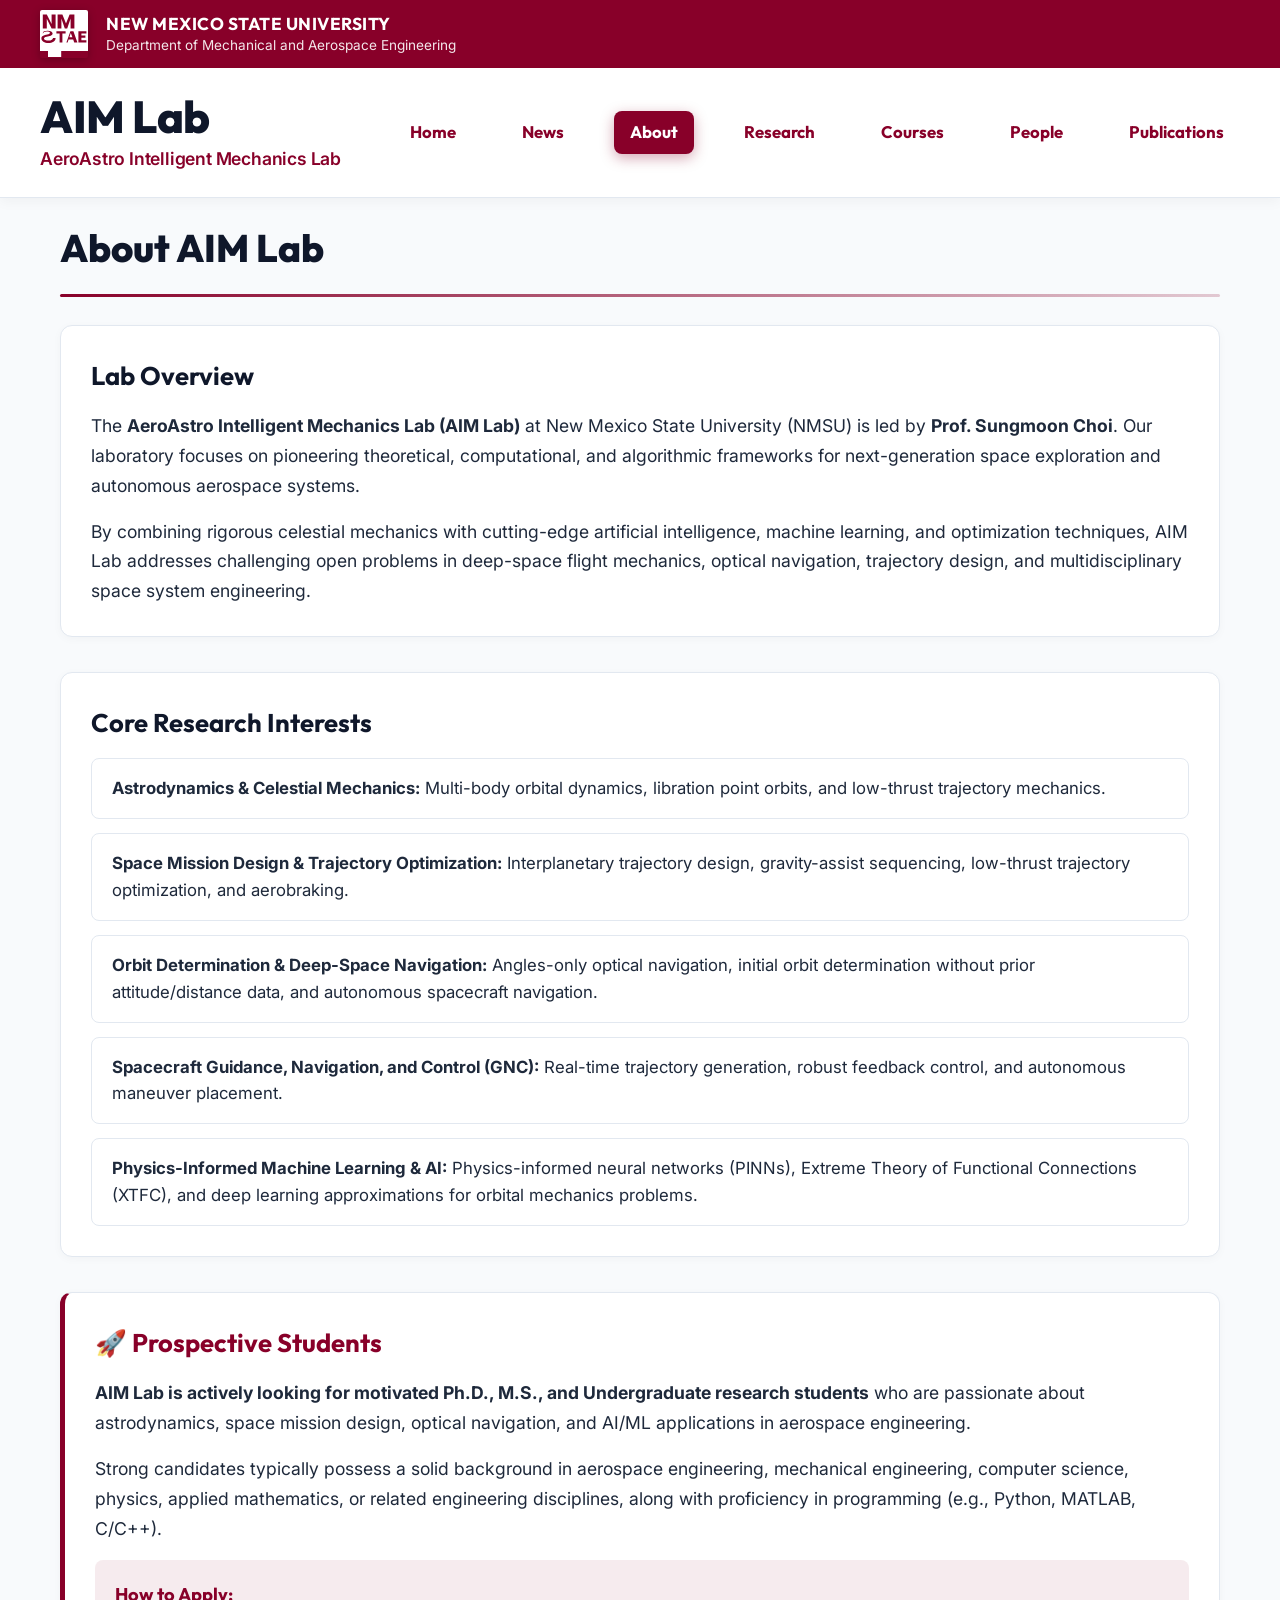
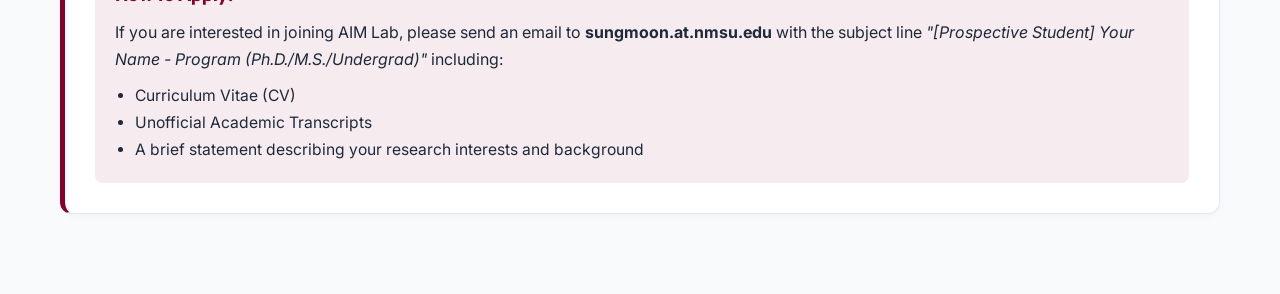
==== about.html @ 553ef93e "Update Courses page with AE 362 and AE 424, and enhance About page with Research Interests and Prosp" ====
<!DOCTYPE html>
<html lang="en">
<head>
  <meta charset="UTF-8">
  <meta name="viewport" content="width=device-width, initial-scale=1.0">
  <title>About | AIM Lab - NMSU</title>
  <link rel="stylesheet" href="styles.css?v=1.2.4">
</head>
<body>

  <!-- TOP INSTITUTION BAR -->
  <div class="top-institution-bar">
    <div class="institution-container">
      <div class="institution-brand">
        <a href="https://nmsu.edu" target="_blank" rel="noopener noreferrer" class="logo-link">
          <img src="NMSU_logo.svg" alt="NMSU Logo" class="nmsu-logo">
        </a>
        <div class="institution-text">
          <a href="https://nmsu.edu" target="_blank" rel="noopener noreferrer" class="institution-name">New Mexico State University</a>
          <a href="https://mae.nmsu.edu" target="_blank" rel="noopener noreferrer" class="department-name">Department of Mechanical and Aerospace Engineering</a>
        </div>
      </div>
    </div>
  </div>

  <!-- AIM LAB BRANDING & NAVIGATION HEADER -->
  <header class="main-header">
    <div class="lab-container">
      <div class="lab-title-group">
        <h1 class="lab-title">AIM Lab</h1>
        <p class="lab-subtitle">AeroAstro Intelligent Mechanics Lab</p>
      </div>

      <nav class="nav-tabs">
        <a href="index.html" class="nav-tab">Home</a>
        <a href="news.html" class="nav-tab">News</a>
        <a href="about.html" class="nav-tab active">About</a>
        <a href="research.html" class="nav-tab">Research</a>
        <a href="courses.html" class="nav-tab">Courses</a>
        <a href="people.html" class="nav-tab">People</a>
        <a href="publications.html" class="nav-tab">Publications</a>
      </nav>
    </div>
  </header>

  <!-- ABOUT PAGE CONTENT -->
  <main class="main-content">
    <div class="section-container">
      <h2 class="section-title">About AIM Lab</h2>
      <div class="section-divider"></div>

      <!-- Lab Overview -->
      <div class="info-card" style="margin-bottom: 35px;">
        <h3 style="font-size: 1.6rem; color: var(--space-dark); margin-bottom: 14px;">Lab Overview</h3>
        <p class="section-desc" style="margin-bottom: 16px;">
          The <strong>AeroAstro Intelligent Mechanics Lab (AIM Lab)</strong> at New Mexico State University (NMSU) is led by <strong>Prof. Sungmoon Choi</strong>. Our laboratory focuses on pioneering theoretical, computational, and algorithmic frameworks for next-generation space exploration and autonomous aerospace systems.
        </p>
        <p class="section-desc">
          By combining rigorous celestial mechanics with cutting-edge artificial intelligence, machine learning, and optimization techniques, AIM Lab addresses challenging open problems in deep-space flight mechanics, optical navigation, trajectory design, and multidisciplinary space system engineering.
        </p>
      </div>

      <!-- Core Research Interests -->
      <div class="info-card" style="margin-bottom: 35px;">
        <h3 style="font-size: 1.6rem; color: var(--space-dark); margin-bottom: 14px;">Core Research Interests</h3>
        <ul class="info-list">
          <li><strong>Astrodynamics & Celestial Mechanics:</strong> Multi-body orbital dynamics, libration point orbits, and low-thrust trajectory mechanics.</li>
          <li><strong>Space Mission Design & Trajectory Optimization:</strong> Interplanetary trajectory design, gravity-assist sequencing, low-thrust trajectory optimization, and aerobraking.</li>
          <li><strong>Orbit Determination & Deep-Space Navigation:</strong> Angles-only optical navigation, initial orbit determination without prior attitude/distance data, and autonomous spacecraft navigation.</li>
          <li><strong>Spacecraft Guidance, Navigation, and Control (GNC):</strong> Real-time trajectory generation, robust feedback control, and autonomous maneuver placement.</li>
          <li><strong>Physics-Informed Machine Learning & AI:</strong> Physics-informed neural networks (PINNs), Extreme Theory of Functional Connections (XTFC), and deep learning approximations for orbital mechanics problems.</li>
        </ul>
      </div>

      <!-- Prospective Students Section -->
      <div class="info-card" style="border-left: 5px solid var(--nmsu-crimson); background-color: #ffffff;">
        <h3 style="font-size: 1.6rem; color: var(--nmsu-crimson); margin-bottom: 14px;">🚀 Prospective Students</h3>
        <p class="section-desc" style="margin-bottom: 16px;">
          <strong>AIM Lab is actively looking for motivated Ph.D., M.S., and Undergraduate research students</strong> who are passionate about astrodynamics, space mission design, optical navigation, and AI/ML applications in aerospace engineering.
        </p>
        <p class="section-desc" style="margin-bottom: 16px;">
          Strong candidates typically possess a solid background in aerospace engineering, mechanical engineering, computer science, physics, applied mathematics, or related engineering disciplines, along with proficiency in programming (e.g., Python, MATLAB, C/C++).
        </p>
        
        <div style="background-color: var(--nmsu-crimson-light); padding: 20px; border-radius: 8px; margin-top: 14px;">
          <h4 style="font-family: 'Outfit', sans-serif; color: var(--nmsu-crimson); margin-bottom: 10px; font-size: 1.15rem;">How to Apply:</h4>
          <p class="section-desc" style="font-size: 1rem; margin-bottom: 10px;">
            If you are interested in joining AIM Lab, please send an email to <strong>sungmoon.at.nmsu.edu</strong> with the subject line <em>"[Prospective Student] Your Name - Program (Ph.D./M.S./Undergrad)"</em> including:
          </p>
          <ul style="margin-left: 20px; color: var(--text-main); font-size: 0.98rem; line-height: 1.7;">
            <li>Curriculum Vitae (CV)</li>
            <li>Unofficial Academic Transcripts</li>
            <li>A brief statement describing your research interests and background</li>
          </ul>
        </div>
      </div>

    </div>
  </main>

  <script src="main.js"></script>
</body>
</html>
---- styles.css ----
/* Modern Styling for NMSU Header, AIM Lab Navigation & Smooth Page Sections */
@import url('https://fonts.googleapis.com/css2?family=Inter:wght@400;500;600;700&family=Outfit:wght@600;700;800&family=Fira+Code:wght@400;600&display=swap');

:root {
  --nmsu-crimson: #880029;
  --nmsu-crimson-dark: #5e001c;
  --nmsu-crimson-light: rgba(136, 0, 41, 0.08);
  --space-dark: #0f172a;
  --text-main: #1e293b;
  --text-muted: #64748b;
  --bg-light: #f8fafc;
}

* {
  box-sizing: border-box;
  margin: 0;
  padding: 0;
}

html {
  scroll-behavior: smooth;
}

body {
  font-family: 'Inter', -apple-system, BlinkMacSystemFont, sans-serif;
  background-color: var(--bg-light);
  color: var(--text-main);
  line-height: 1.6;
}

/* 1. Top Institution Header (NMSU Crimson Bar) */
.top-institution-bar {
  background-color: var(--nmsu-crimson);
  color: #ffffff;
  padding: 10px 0;
  width: 100%;
}

.institution-container {
  max-width: 1340px;
  margin: 0 auto;
  padding: 0 40px;
  display: flex;
  align-items: center;
}

.institution-brand {
  display: flex;
  align-items: center;
  gap: 18px;
}

.logo-link {
  display: inline-block;
  text-decoration: none;
}

.nmsu-logo {
  height: 48px;
  width: auto;
  display: block;
  box-shadow: 0 2px 8px rgba(0, 0, 0, 0.25);
  border-radius: 2px;
  transition: transform 0.2s ease, opacity 0.2s ease;
}

.nmsu-logo:hover {
  opacity: 0.92;
  transform: scale(1.03);
}

.institution-text {
  display: flex;
  flex-direction: column;
  align-items: flex-start;
}

.institution-name {
  font-family: 'Outfit', sans-serif;
  font-weight: 700;
  font-size: 1.08rem;
  letter-spacing: 0.5px;
  text-transform: uppercase;
  color: #ffffff;
  text-decoration: none;
  line-height: 1.2;
  transition: opacity 0.2s ease;
}

.institution-name:hover {
  opacity: 0.88;
  text-decoration: underline;
}

.department-name {
  font-family: 'Inter', sans-serif;
  font-weight: 400;
  font-size: 0.85rem;
  color: rgba(255, 255, 255, 0.9);
  text-decoration: none;
  line-height: 1.3;
  margin-top: 2px;
  transition: opacity 0.2s ease;
}

.department-name:hover {
  opacity: 0.88;
  text-decoration: underline;
}

/* 2. AIM Lab Header & Navigation Tabs */
.main-header {
  position: sticky;
  top: 0;
  z-index: 1000;
  background-color: #ffffff;
  border-bottom: 1px solid #e2e8f0;
  padding: 24px 0;
  width: 100%;
  box-shadow: 0 4px 12px rgba(0, 0, 0, 0.04);
}

.lab-container {
  max-width: 1340px;
  margin: 0 auto;
  padding: 0 40px;
  display: flex;
  align-items: center;
  justify-content: space-between;
  gap: 20px;
}

.lab-title-group {
  display: flex;
  flex-direction: column;
  flex-shrink: 0;
}

.lab-title {
  font-family: 'Outfit', sans-serif;
  font-weight: 800;
  font-size: 2.8rem;
  color: var(--space-dark);
  letter-spacing: -0.5px;
  line-height: 1.1;
}

.lab-subtitle {
  font-family: 'Inter', sans-serif;
  font-weight: 600;
  font-size: 1.1rem;
  color: var(--nmsu-crimson);
  letter-spacing: -0.2px;
  margin-top: 4px;
}

/* Navigation Tabs (Far-Right Alignment, Wide Spacing, Crimson Font Color) */
.nav-tabs {
  display: flex;
  align-items: center;
  gap: 34px;
  margin-left: auto;
  justify-content: flex-end;
}

.nav-tab {
  text-decoration: none;
  font-family: 'Outfit', 'Inter', sans-serif;
  font-weight: 700;
  font-size: 1.05rem;
  color: var(--nmsu-crimson);
  padding: 8px 16px;
  border-radius: 8px;
  transition: all 0.25s ease;
}

.nav-tab:hover {
  color: #ffffff;
  background-color: var(--nmsu-crimson);
  transform: translateY(-2px);
  box-shadow: 0 4px 12px rgba(136, 0, 41, 0.3);
}

.nav-tab.active {
  color: #ffffff;
  background-color: var(--nmsu-crimson);
  font-weight: 700;
  box-shadow: 0 4px 14px rgba(136, 0, 41, 0.35);
}

/* 3. MAIN CONTENT SECTIONS */
.main-content {
  padding: 20px 0 80px;
}

.section {
  padding: 50px 0;
}

.section-container {
  max-width: 1240px;
  margin: 0 auto;
  padding: 0 40px;
}

.section-title {
  font-family: 'Outfit', sans-serif;
  font-size: 2.4rem;
  font-weight: 800;
  color: var(--space-dark);
}

.pub-header-row {
  display: flex;
  justify-content: space-between;
  align-items: center;
  flex-wrap: wrap;
  gap: 16px;
}

.scholar-btn {
  background-color: var(--nmsu-crimson);
  color: #ffffff;
  padding: 10px 20px;
  border-radius: 8px;
  font-family: 'Outfit', 'Inter', sans-serif;
  font-weight: 700;
  font-size: 0.98rem;
  text-decoration: none;
  transition: all 0.25s ease;
  box-shadow: 0 4px 12px rgba(136, 0, 41, 0.2);
}

.scholar-btn:hover {
  background-color: var(--nmsu-crimson-dark);
  transform: translateY(-2px);
  box-shadow: 0 6px 16px rgba(136, 0, 41, 0.35);
}

.section-desc {
  font-size: 1.1rem;
  color: var(--text-main);
  line-height: 1.7;
}

.section-divider {
  width: 100%;
  height: 3px;
  background: linear-gradient(90deg, var(--nmsu-crimson) 0%, rgba(136, 0, 41, 0.2) 100%);
  margin: 14px 0 28px;
  border-radius: 2px;
}

/* Home Hero Card */
.hero-box {
  background-color: #ffffff;
  padding: 40px;
  border-radius: 16px;
  border: 1px solid #e2e8f0;
  box-shadow: 0 4px 20px rgba(0,0,0,0.04);
}

.hero-heading {
  font-family: 'Outfit', sans-serif;
  font-size: 2rem;
  font-weight: 800;
  color: var(--space-dark);
  margin-bottom: 14px;
}

.hero-text {
  font-size: 1.1rem;
  color: var(--text-main);
  margin-bottom: 24px;
  line-height: 1.7;
}

.pi-brief {
  background-color: var(--nmsu-crimson-light);
  border-left: 4px solid var(--nmsu-crimson);
  padding: 20px;
  border-radius: 6px;
}

.pi-brief h3 {
  font-family: 'Outfit', sans-serif;
  color: var(--nmsu-crimson);
  margin-bottom: 6px;
}

.pi-brief a {
  color: var(--nmsu-crimson);
  font-weight: 600;
}

/* Info Lists & Cards */
.info-list {
  list-style: none;
  display: flex;
  flex-direction: column;
  gap: 14px;
  font-size: 1.05rem;
}

.info-list li {
  background-color: #ffffff;
  padding: 16px 20px;
  border-radius: 8px;
  border: 1px solid #e2e8f0;
}

.card-grid {
  display: grid;
  grid-template-columns: repeat(auto-fit, minmax(300px, 1fr));
  gap: 24px;
}

.info-card {
  background-color: #ffffff;
  padding: 30px;
  border-radius: 12px;
  border: 1px solid #e2e8f0;
  box-shadow: 0 2px 10px rgba(0,0,0,0.03);
}

.info-card h3 {
  font-family: 'Outfit', sans-serif;
  color: var(--nmsu-crimson);
  font-size: 1.3rem;
  margin-bottom: 10px;
}

/* 4. CATEGORIES STRUCTURE */
.tree-container {
  background-color: #ffffff;
  border: 1.5px solid #e2e8f0;
  border-radius: 12px;
  padding: 24px 28px;
  margin-bottom: 35px;
  box-shadow: 0 4px 14px rgba(0, 0, 0, 0.03);
}

.tree-header {
  font-family: 'Outfit', sans-serif;
  font-weight: 800;
  font-size: 1.15rem;
  color: var(--space-dark);
  margin-bottom: 14px;
  text-transform: uppercase;
  letter-spacing: 0.5px;
}

.tree-branches {
  display: flex;
  flex-direction: column;
  gap: 10px;
}

.tree-btn {
  background: none;
  border: none;
  text-decoration: none;
  text-align: left;
  font-family: 'Outfit', 'Inter', sans-serif;
  font-weight: 600;
  font-size: 1.08rem;
  color: var(--text-main);
  padding: 10px 18px;
  border-radius: 8px;
  cursor: pointer;
  transition: all 0.25s ease;
  display: flex;
  align-items: center;
  gap: 12px;
}

.tree-icon {
  font-family: 'Fira Code', monospace;
  color: var(--nmsu-crimson);
  font-weight: 700;
  font-size: 1.1rem;
}

.tree-btn:hover {
  background-color: var(--nmsu-crimson-light);
  color: var(--nmsu-crimson);
  transform: translateX(4px);
}

.tree-btn.active {
  background-color: var(--nmsu-crimson);
  color: #ffffff;
  font-weight: 700;
  box-shadow: 0 4px 14px rgba(136, 0, 41, 0.25);
}

.tree-btn.active .tree-icon {
  color: #ffffff;
}

.category-subtitle {
  font-family: 'Outfit', sans-serif;
  font-size: 1.5rem;
  font-weight: 700;
  color: var(--nmsu-crimson);
  margin-bottom: 20px;
  border-bottom: 2px solid #e2e8f0;
  padding-bottom: 8px;
}

.pub-category {
  display: none;
}

.pub-category.active {
  display: block;
}

/* People Section Long Scrolling Offset */
.people-section {
  scroll-margin-top: 150px;
  margin-bottom: 60px;
}

.pub-list {
  list-style: none;
  display: flex;
  flex-direction: column;
  gap: 18px;
}

.pub-item {
  background-color: #ffffff;
  padding: 22px 28px;
  border-radius: 12px;
  border: 1px solid #e2e8f0;
  box-shadow: 0 2px 10px rgba(0, 0, 0, 0.03);
  display: flex;
  gap: 18px;
  transition: transform 0.2s ease, box-shadow 0.2s ease;
}

.pub-item:hover {
  transform: translateY(-2px);
  box-shadow: 0 8px 22px rgba(0, 0, 0, 0.07);
  border-color: rgba(136, 0, 41, 0.35);
}

.pub-tag {
  font-family: 'Outfit', sans-serif;
  font-weight: 800;
  color: var(--nmsu-crimson);
  font-size: 1.05rem;
  min-width: 50px;
}

.pub-content {
  font-size: 1rem;
  line-height: 1.6;
}

.pub-authors {
  color: var(--text-main);
}

.pub-paper-title {
  font-weight: 700;
  color: var(--space-dark);
  margin: 0 4px;
}

.pub-venue {
  color: var(--text-muted);
}

.pub-link {
  color: var(--nmsu-crimson);
  font-weight: 700;
  text-decoration: none;
  margin-left: 8px;
}

.pub-link:hover {
  text-decoration: underline;
}

/* 5. PRINCIPAL INVESTIGATOR PROFILE STYLING */
.pi-profile-card {
  background-color: #ffffff;
  border: 1px solid #e2e8f0;
  border-radius: 16px;
  padding: 40px;
  display: flex;
  gap: 40px;
  box-shadow: 0 4px 20px rgba(0, 0, 0, 0.04);
  align-items: flex-start;
}

.pi-photo-container {
  flex-shrink: 0;
}

.pi-photo {
  width: 240px;
  height: 300px;
  object-fit: cover;
  border-radius: 14px;
  box-shadow: 0 6px 18px rgba(0, 0, 0, 0.12);
  border: 3px solid #ffffff;
  outline: 1px solid #e2e8f0;
}

.pi-details {
  display: flex;
  flex-direction: column;
  gap: 12px;
}

.pi-name {
  font-family: 'Outfit', sans-serif;
  font-size: 2.2rem;
  font-weight: 800;
  color: var(--space-dark);
  line-height: 1.2;
}

.pi-title {
  font-family: 'Outfit', sans-serif;
  font-size: 1.15rem;
  font-weight: 700;
  color: var(--nmsu-crimson);
}

.pi-affiliation {
  font-size: 1rem;
  color: var(--text-main);
  line-height: 1.5;
}

.pi-contact-group {
  background-color: var(--nmsu-crimson-light);
  border-left: 4px solid var(--nmsu-crimson);
  padding: 14px 18px;
  border-radius: 6px;
  margin: 8px 0;
}

.pi-contact-group a {
  color: var(--nmsu-crimson);
  font-weight: 600;
  text-decoration: none;
}

.pi-contact-group a:hover {
  text-decoration: underline;
}

.pi-subtitle {
  font-family: 'Outfit', sans-serif;
  font-size: 1.25rem;
  font-weight: 700;
  color: var(--space-dark);
  margin-bottom: 8px;
  margin-top: 8px;
}

.pi-edu-list {
  list-style: none;
  display: flex;
  flex-direction: column;
  gap: 6px;
  margin-bottom: 12px;
}

.pi-bio {
  font-size: 1.02rem;
  color: var(--text-main);
  line-height: 1.7;
}

/* Responsive tweaking */
@media (max-width: 960px) {
  .lab-container {
    flex-direction: column;
    align-items: flex-start;
    gap: 20px;
  }
  .nav-tabs {
    margin-left: 0;
    width: 100%;
    justify-content: flex-start;
    gap: 14px;
    flex-wrap: wrap;
  }
}

@media (max-width: 768px) {
  .pi-profile-card {
    flex-direction: column;
    align-items: center;
  }
  .pi-photo {
    width: 200px;
    height: 250px;
  }
}
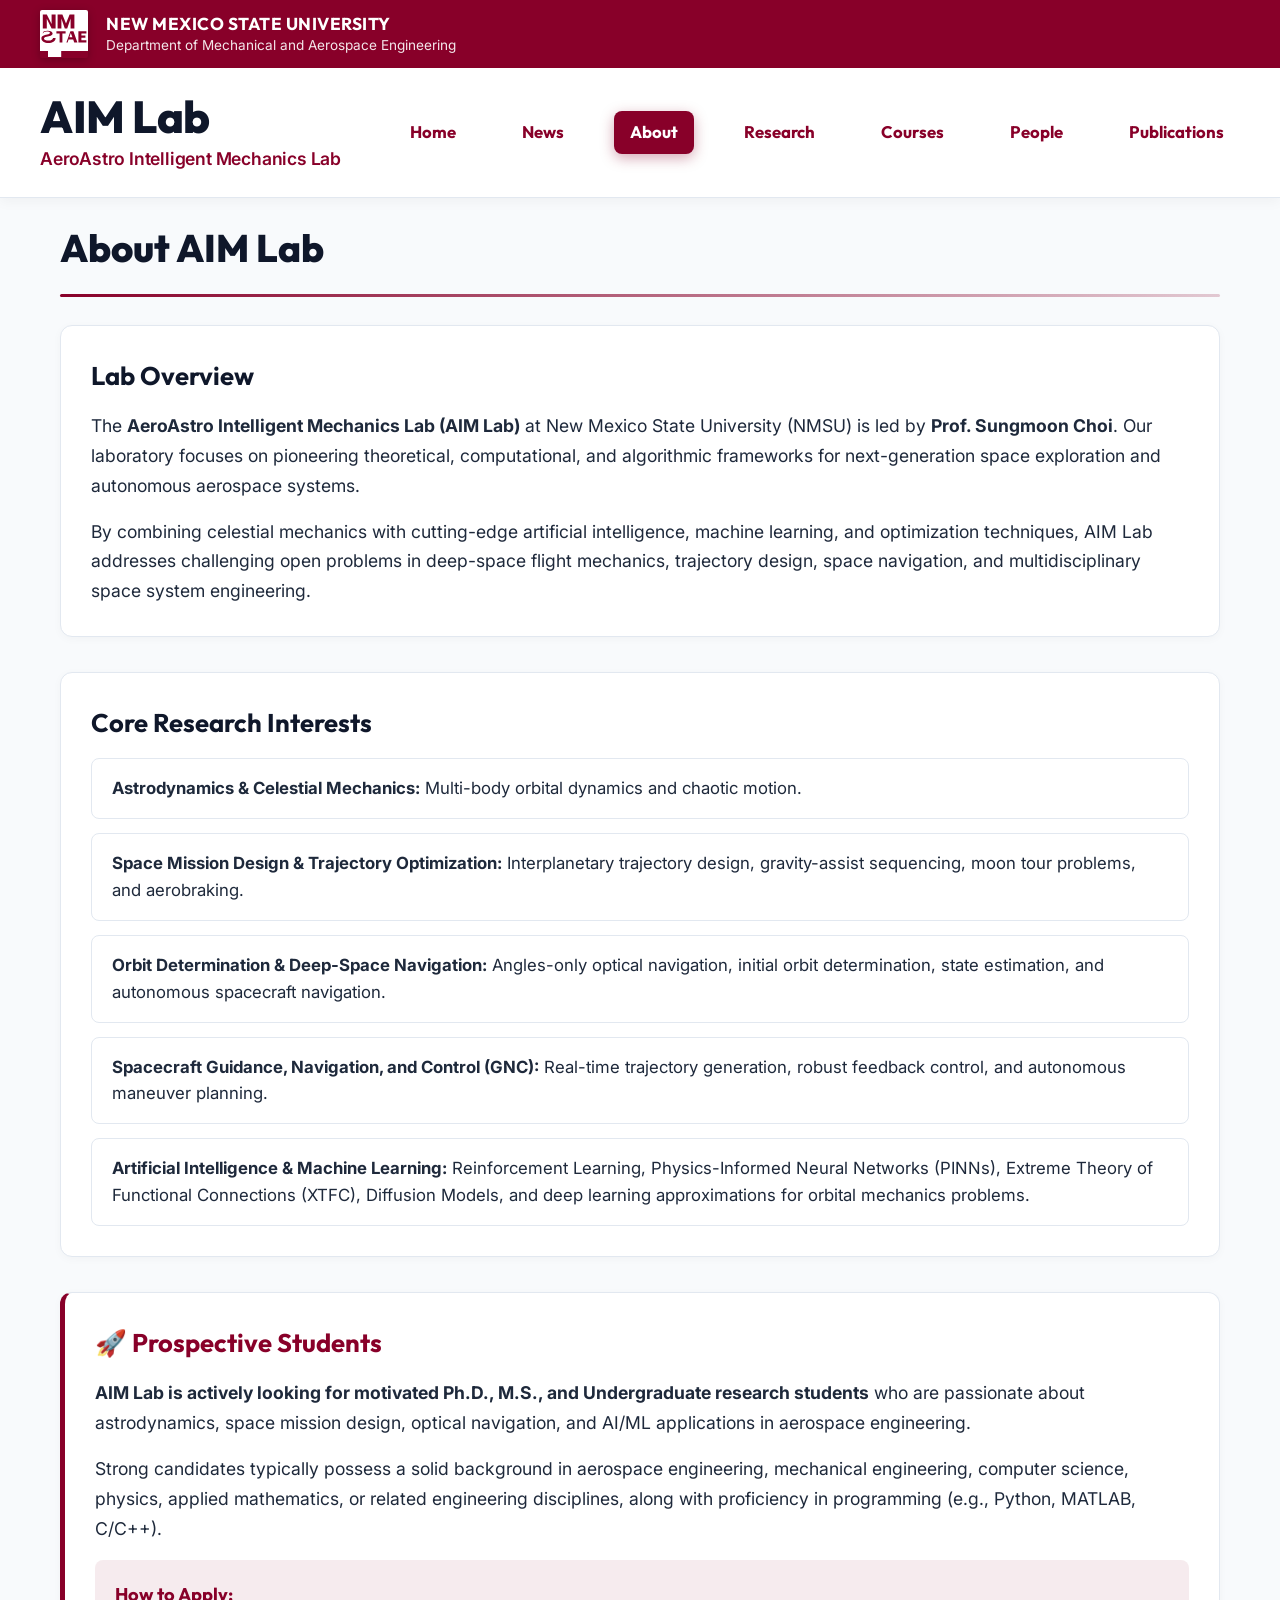
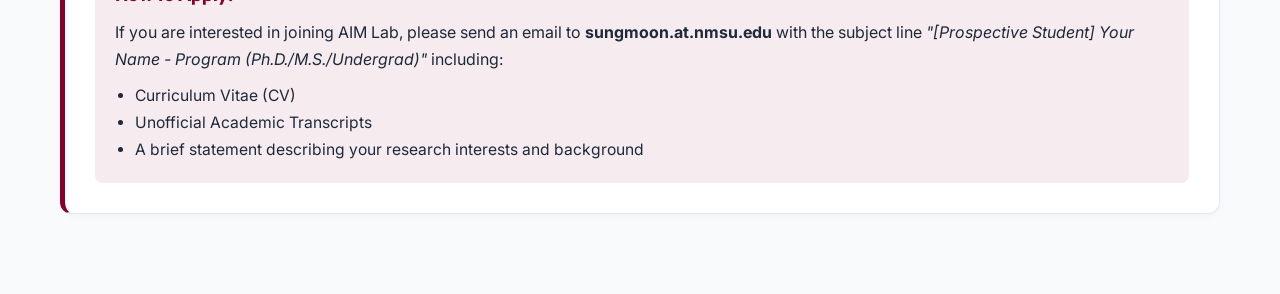
==== commit 75e38d3f: "Update About page with refined Lab Overview and 5 Core Research Interests" ====
--- a/about.html
+++ b/about.html
@@ -4,7 +4,7 @@
   <meta charset="UTF-8">
   <meta name="viewport" content="width=device-width, initial-scale=1.0">
   <title>About | AIM Lab - NMSU</title>
-  <link rel="stylesheet" href="styles.css?v=1.2.4">
+  <link rel="stylesheet" href="styles.css?v=1.2.7">
 </head>
 <body>
 
@@ -56,7 +56,7 @@
           The <strong>AeroAstro Intelligent Mechanics Lab (AIM Lab)</strong> at New Mexico State University (NMSU) is led by <strong>Prof. Sungmoon Choi</strong>. Our laboratory focuses on pioneering theoretical, computational, and algorithmic frameworks for next-generation space exploration and autonomous aerospace systems.
         </p>
         <p class="section-desc">
-          By combining rigorous celestial mechanics with cutting-edge artificial intelligence, machine learning, and optimization techniques, AIM Lab addresses challenging open problems in deep-space flight mechanics, optical navigation, trajectory design, and multidisciplinary space system engineering.
+          By combining celestial mechanics with cutting-edge artificial intelligence, machine learning, and optimization techniques, AIM Lab addresses challenging open problems in deep-space flight mechanics, trajectory design, space navigation, and multidisciplinary space system engineering.
         </p>
       </div>
 
@@ -64,11 +64,11 @@
       <div class="info-card" style="margin-bottom: 35px;">
         <h3 style="font-size: 1.6rem; color: var(--space-dark); margin-bottom: 14px;">Core Research Interests</h3>
         <ul class="info-list">
-          <li><strong>Astrodynamics & Celestial Mechanics:</strong> Multi-body orbital dynamics, libration point orbits, and low-thrust trajectory mechanics.</li>
-          <li><strong>Space Mission Design & Trajectory Optimization:</strong> Interplanetary trajectory design, gravity-assist sequencing, low-thrust trajectory optimization, and aerobraking.</li>
-          <li><strong>Orbit Determination & Deep-Space Navigation:</strong> Angles-only optical navigation, initial orbit determination without prior attitude/distance data, and autonomous spacecraft navigation.</li>
-          <li><strong>Spacecraft Guidance, Navigation, and Control (GNC):</strong> Real-time trajectory generation, robust feedback control, and autonomous maneuver placement.</li>
-          <li><strong>Physics-Informed Machine Learning & AI:</strong> Physics-informed neural networks (PINNs), Extreme Theory of Functional Connections (XTFC), and deep learning approximations for orbital mechanics problems.</li>
+          <li><strong>Astrodynamics & Celestial Mechanics:</strong> Multi-body orbital dynamics and chaotic motion.</li>
+          <li><strong>Space Mission Design & Trajectory Optimization:</strong> Interplanetary trajectory design, gravity-assist sequencing, moon tour problems, and aerobraking.</li>
+          <li><strong>Orbit Determination & Deep-Space Navigation:</strong> Angles-only optical navigation, initial orbit determination, state estimation, and autonomous spacecraft navigation.</li>
+          <li><strong>Spacecraft Guidance, Navigation, and Control (GNC):</strong> Real-time trajectory generation, robust feedback control, and autonomous maneuver planning.</li>
+          <li><strong>Artificial Intelligence & Machine Learning:</strong> Reinforcement Learning, Physics-Informed Neural Networks (PINNs), Extreme Theory of Functional Connections (XTFC), Diffusion Models, and deep learning approximations for orbital mechanics problems.</li>
         </ul>
       </div>
 
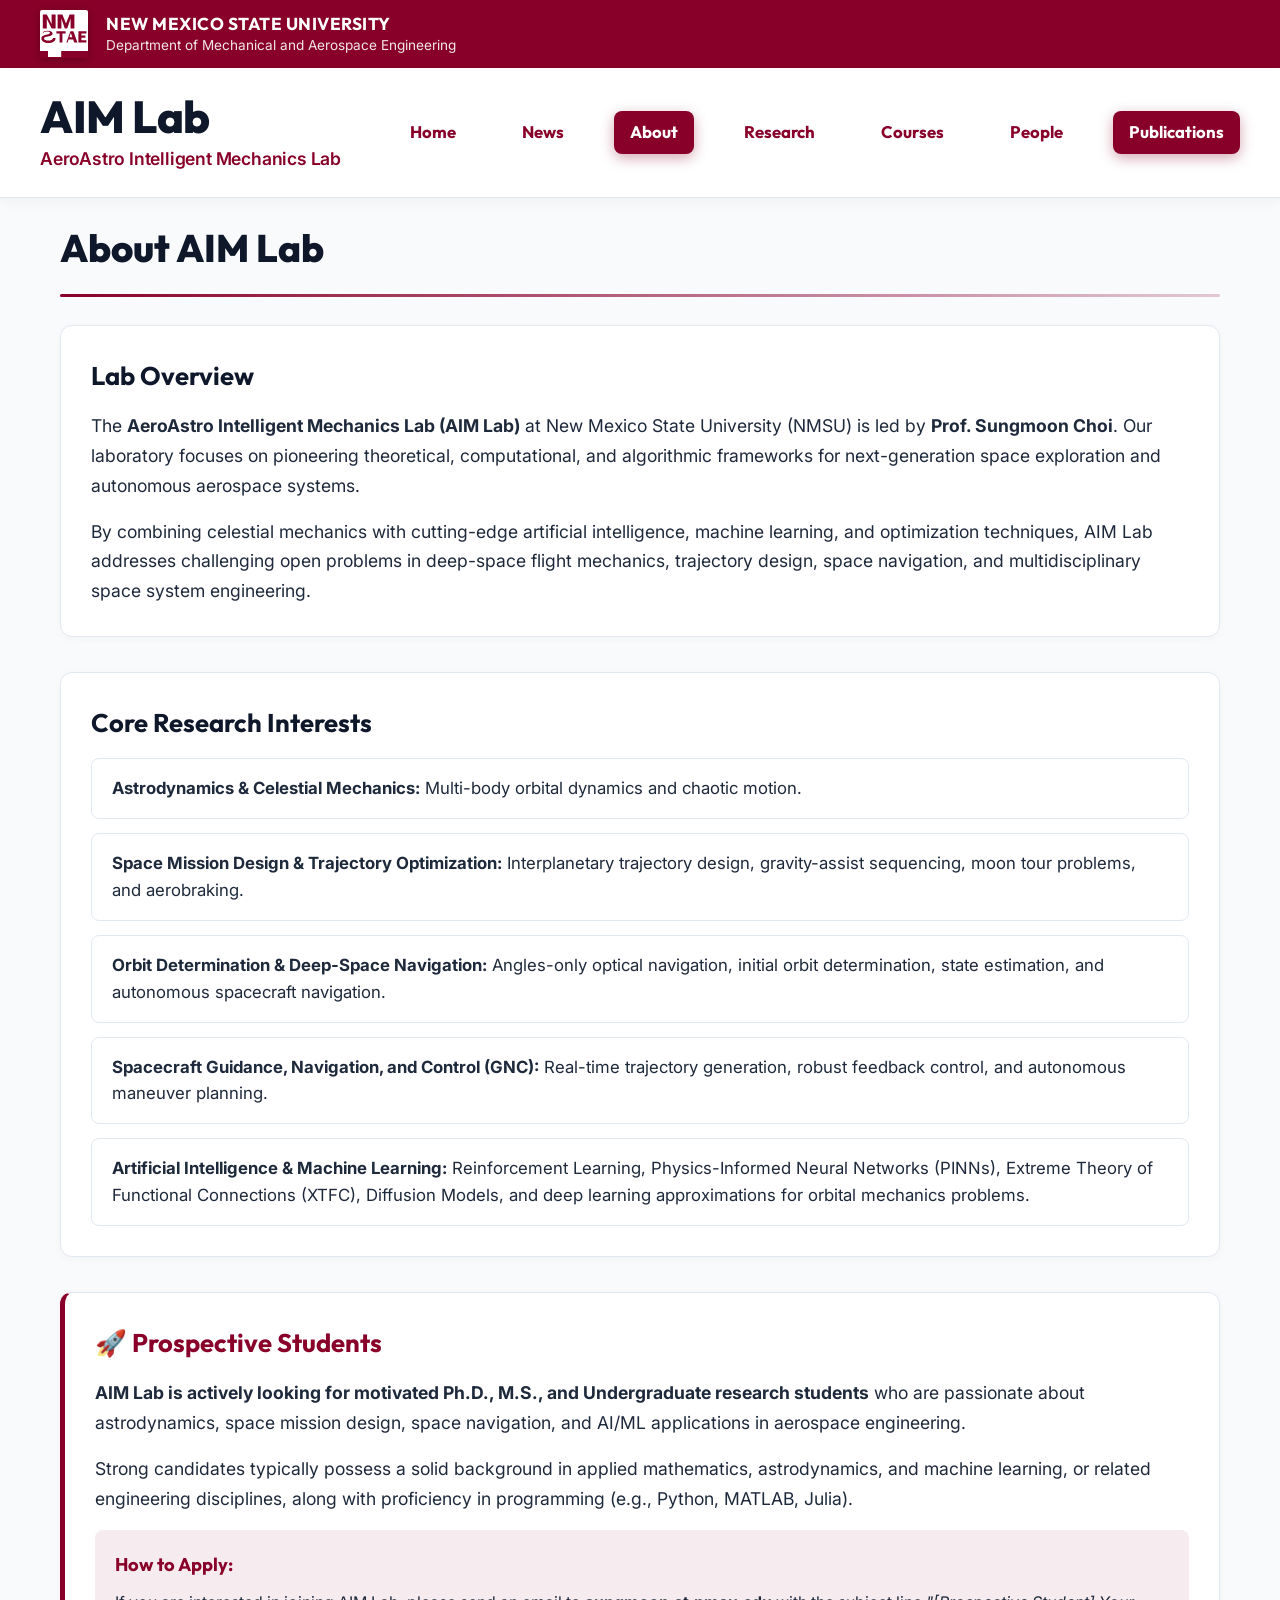
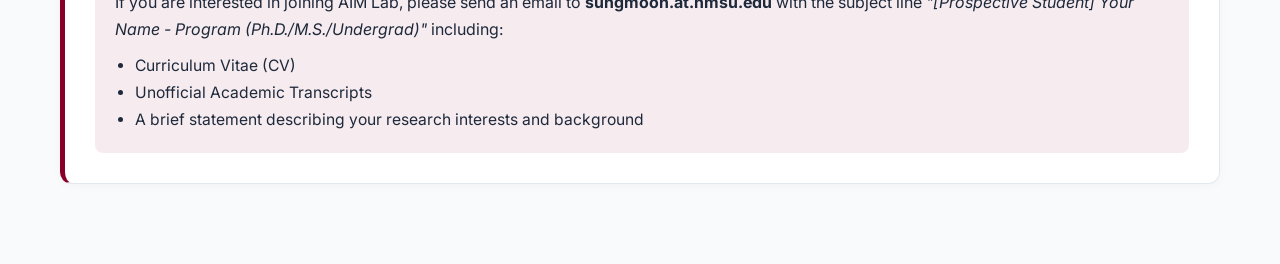
==== commit 750e5380: "Update Prospective Students section text in About page with user edits" ====
--- a/about.html
+++ b/about.html
@@ -4,7 +4,7 @@
   <meta charset="UTF-8">
   <meta name="viewport" content="width=device-width, initial-scale=1.0">
   <title>About | AIM Lab - NMSU</title>
-  <link rel="stylesheet" href="styles.css?v=1.2.7">
+  <link rel="stylesheet" href="styles.css?v=1.2.8">
 </head>
 <body>
 
@@ -38,7 +38,7 @@
         <a href="research.html" class="nav-tab">Research</a>
         <a href="courses.html" class="nav-tab">Courses</a>
         <a href="people.html" class="nav-tab">People</a>
-        <a href="publications.html" class="nav-tab">Publications</a>
+        <a href="publications.html" class="nav-tab active">Publications</a>
       </nav>
     </div>
   </header>
@@ -72,14 +72,14 @@
         </ul>
       </div>
 
-      <!-- Prospective Students Section -->
+      <!-- Prospective Students Section (Updated Text) -->
       <div class="info-card" style="border-left: 5px solid var(--nmsu-crimson); background-color: #ffffff;">
         <h3 style="font-size: 1.6rem; color: var(--nmsu-crimson); margin-bottom: 14px;">🚀 Prospective Students</h3>
         <p class="section-desc" style="margin-bottom: 16px;">
-          <strong>AIM Lab is actively looking for motivated Ph.D., M.S., and Undergraduate research students</strong> who are passionate about astrodynamics, space mission design, optical navigation, and AI/ML applications in aerospace engineering.
+          <strong>AIM Lab is actively looking for motivated Ph.D., M.S., and Undergraduate research students</strong> who are passionate about astrodynamics, space mission design, space navigation, and AI/ML applications in aerospace engineering.
         </p>
         <p class="section-desc" style="margin-bottom: 16px;">
-          Strong candidates typically possess a solid background in aerospace engineering, mechanical engineering, computer science, physics, applied mathematics, or related engineering disciplines, along with proficiency in programming (e.g., Python, MATLAB, C/C++).
+          Strong candidates typically possess a solid background in applied mathematics, astrodynamics, and machine learning, or related engineering disciplines, along with proficiency in programming (e.g., Python, MATLAB, Julia).
         </p>
         
         <div style="background-color: var(--nmsu-crimson-light); padding: 20px; border-radius: 8px; margin-top: 14px;">
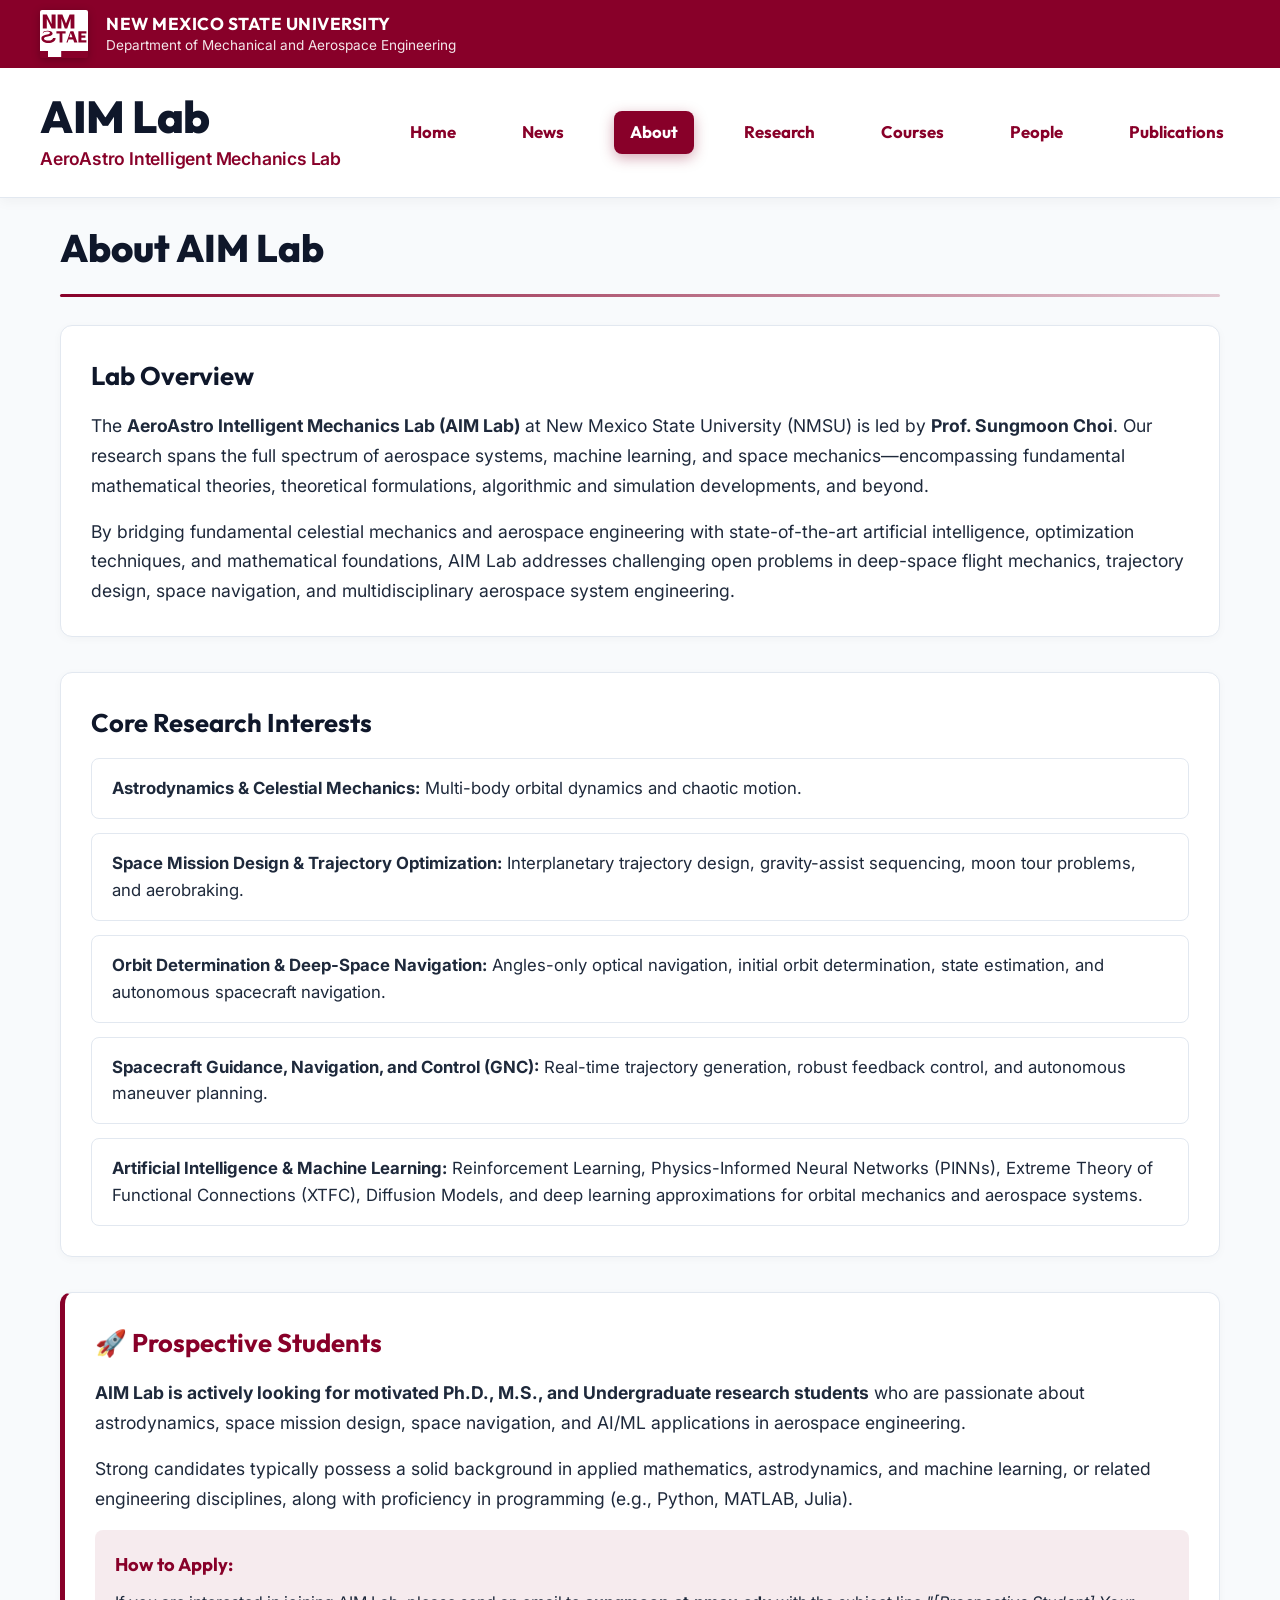
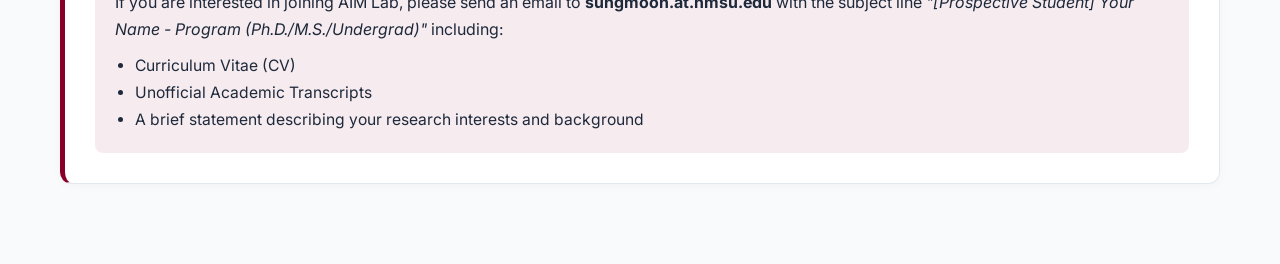
==== commit 155f7b55: "Expand Lab Overview in About page to reflect full scope: overall aerospace systems, machine learning" ====
--- a/about.html
+++ b/about.html
@@ -4,7 +4,7 @@
   <meta charset="UTF-8">
   <meta name="viewport" content="width=device-width, initial-scale=1.0">
   <title>About | AIM Lab - NMSU</title>
-  <link rel="stylesheet" href="styles.css?v=1.2.8">
+  <link rel="stylesheet" href="styles.css?v=1.2.9">
 </head>
 <body>
 
@@ -38,7 +38,7 @@
         <a href="research.html" class="nav-tab">Research</a>
         <a href="courses.html" class="nav-tab">Courses</a>
         <a href="people.html" class="nav-tab">People</a>
-        <a href="publications.html" class="nav-tab active">Publications</a>
+        <a href="publications.html" class="nav-tab">Publications</a>
       </nav>
     </div>
   </header>
@@ -49,14 +49,14 @@
       <h2 class="section-title">About AIM Lab</h2>
       <div class="section-divider"></div>
 
-      <!-- Lab Overview -->
+      <!-- Expanded Lab Overview -->
       <div class="info-card" style="margin-bottom: 35px;">
         <h3 style="font-size: 1.6rem; color: var(--space-dark); margin-bottom: 14px;">Lab Overview</h3>
         <p class="section-desc" style="margin-bottom: 16px;">
-          The <strong>AeroAstro Intelligent Mechanics Lab (AIM Lab)</strong> at New Mexico State University (NMSU) is led by <strong>Prof. Sungmoon Choi</strong>. Our laboratory focuses on pioneering theoretical, computational, and algorithmic frameworks for next-generation space exploration and autonomous aerospace systems.
+          The <strong>AeroAstro Intelligent Mechanics Lab (AIM Lab)</strong> at New Mexico State University (NMSU) is led by <strong>Prof. Sungmoon Choi</strong>. Our research spans the full spectrum of aerospace systems, machine learning, and space mechanics—encompassing fundamental mathematical theories, theoretical formulations, algorithmic and simulation developments, and beyond.
         </p>
         <p class="section-desc">
-          By combining celestial mechanics with cutting-edge artificial intelligence, machine learning, and optimization techniques, AIM Lab addresses challenging open problems in deep-space flight mechanics, trajectory design, space navigation, and multidisciplinary space system engineering.
+          By bridging fundamental celestial mechanics and aerospace engineering with state-of-the-art artificial intelligence, optimization techniques, and mathematical foundations, AIM Lab addresses challenging open problems in deep-space flight mechanics, trajectory design, space navigation, and multidisciplinary aerospace system engineering.
         </p>
       </div>
 
@@ -68,11 +68,11 @@
           <li><strong>Space Mission Design & Trajectory Optimization:</strong> Interplanetary trajectory design, gravity-assist sequencing, moon tour problems, and aerobraking.</li>
           <li><strong>Orbit Determination & Deep-Space Navigation:</strong> Angles-only optical navigation, initial orbit determination, state estimation, and autonomous spacecraft navigation.</li>
           <li><strong>Spacecraft Guidance, Navigation, and Control (GNC):</strong> Real-time trajectory generation, robust feedback control, and autonomous maneuver planning.</li>
-          <li><strong>Artificial Intelligence & Machine Learning:</strong> Reinforcement Learning, Physics-Informed Neural Networks (PINNs), Extreme Theory of Functional Connections (XTFC), Diffusion Models, and deep learning approximations for orbital mechanics problems.</li>
+          <li><strong>Artificial Intelligence & Machine Learning:</strong> Reinforcement Learning, Physics-Informed Neural Networks (PINNs), Extreme Theory of Functional Connections (XTFC), Diffusion Models, and deep learning approximations for orbital mechanics and aerospace systems.</li>
         </ul>
       </div>
 
-      <!-- Prospective Students Section (Updated Text) -->
+      <!-- Prospective Students Section -->
       <div class="info-card" style="border-left: 5px solid var(--nmsu-crimson); background-color: #ffffff;">
         <h3 style="font-size: 1.6rem; color: var(--nmsu-crimson); margin-bottom: 14px;">🚀 Prospective Students</h3>
         <p class="section-desc" style="margin-bottom: 16px;">
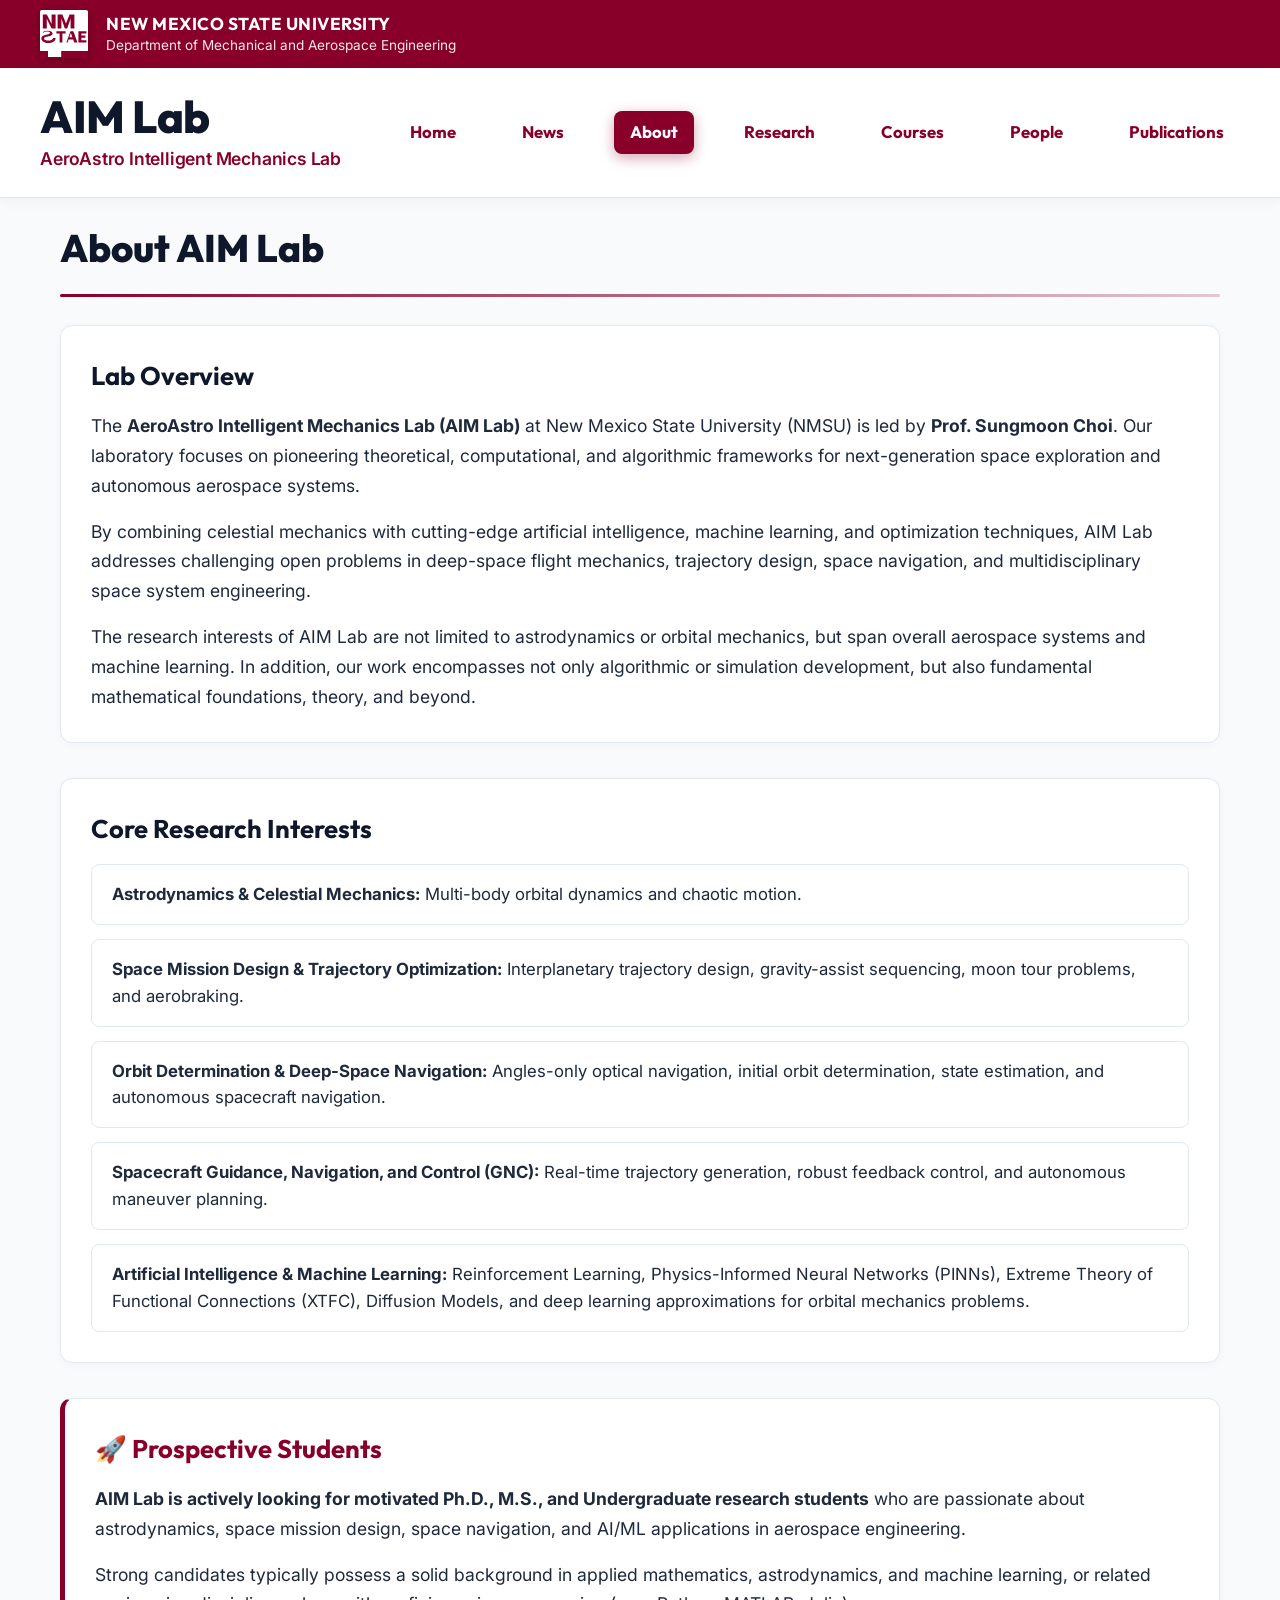
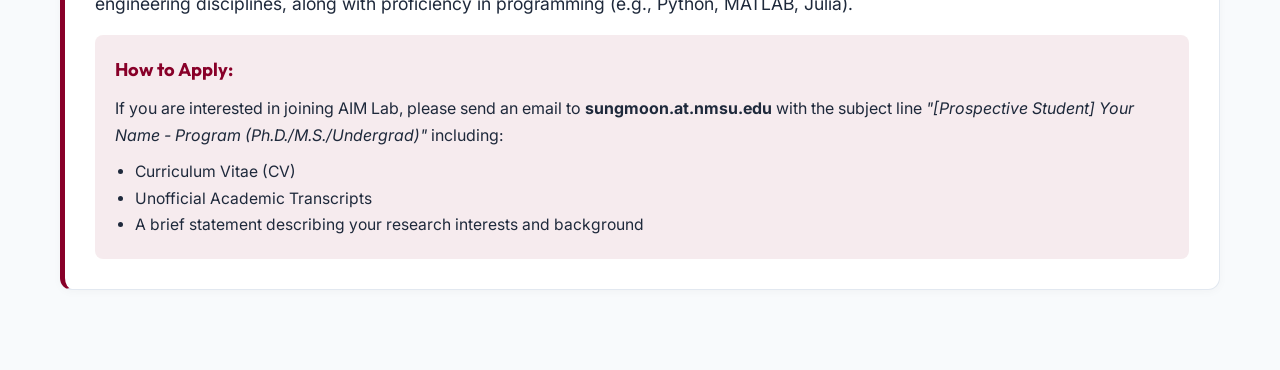
==== commit f1f1e61d: "Restore previous Lab Overview paragraphs and append custom user paragraph as paragraph 3" ====
--- a/about.html
+++ b/about.html
@@ -4,7 +4,7 @@
   <meta charset="UTF-8">
   <meta name="viewport" content="width=device-width, initial-scale=1.0">
   <title>About | AIM Lab - NMSU</title>
-  <link rel="stylesheet" href="styles.css?v=1.2.9">
+  <link rel="stylesheet" href="styles.css?v=1.3.0">
 </head>
 <body>
 
@@ -49,14 +49,17 @@
       <h2 class="section-title">About AIM Lab</h2>
       <div class="section-divider"></div>
 
-      <!-- Expanded Lab Overview -->
+      <!-- Lab Overview (Restored previous version + Added user's custom paragraph) -->
       <div class="info-card" style="margin-bottom: 35px;">
         <h3 style="font-size: 1.6rem; color: var(--space-dark); margin-bottom: 14px;">Lab Overview</h3>
         <p class="section-desc" style="margin-bottom: 16px;">
-          The <strong>AeroAstro Intelligent Mechanics Lab (AIM Lab)</strong> at New Mexico State University (NMSU) is led by <strong>Prof. Sungmoon Choi</strong>. Our research spans the full spectrum of aerospace systems, machine learning, and space mechanics—encompassing fundamental mathematical theories, theoretical formulations, algorithmic and simulation developments, and beyond.
+          The <strong>AeroAstro Intelligent Mechanics Lab (AIM Lab)</strong> at New Mexico State University (NMSU) is led by <strong>Prof. Sungmoon Choi</strong>. Our laboratory focuses on pioneering theoretical, computational, and algorithmic frameworks for next-generation space exploration and autonomous aerospace systems.
+        </p>
+        <p class="section-desc" style="margin-bottom: 16px;">
+          By combining celestial mechanics with cutting-edge artificial intelligence, machine learning, and optimization techniques, AIM Lab addresses challenging open problems in deep-space flight mechanics, trajectory design, space navigation, and multidisciplinary space system engineering.
         </p>
         <p class="section-desc">
-          By bridging fundamental celestial mechanics and aerospace engineering with state-of-the-art artificial intelligence, optimization techniques, and mathematical foundations, AIM Lab addresses challenging open problems in deep-space flight mechanics, trajectory design, space navigation, and multidisciplinary aerospace system engineering.
+          The research interests of AIM Lab are not limited to astrodynamics or orbital mechanics, but span overall aerospace systems and machine learning. In addition, our work encompasses not only algorithmic or simulation development, but also fundamental mathematical foundations, theory, and beyond.
         </p>
       </div>
 
@@ -68,7 +71,7 @@
           <li><strong>Space Mission Design & Trajectory Optimization:</strong> Interplanetary trajectory design, gravity-assist sequencing, moon tour problems, and aerobraking.</li>
           <li><strong>Orbit Determination & Deep-Space Navigation:</strong> Angles-only optical navigation, initial orbit determination, state estimation, and autonomous spacecraft navigation.</li>
           <li><strong>Spacecraft Guidance, Navigation, and Control (GNC):</strong> Real-time trajectory generation, robust feedback control, and autonomous maneuver planning.</li>
-          <li><strong>Artificial Intelligence & Machine Learning:</strong> Reinforcement Learning, Physics-Informed Neural Networks (PINNs), Extreme Theory of Functional Connections (XTFC), Diffusion Models, and deep learning approximations for orbital mechanics and aerospace systems.</li>
+          <li><strong>Artificial Intelligence & Machine Learning:</strong> Reinforcement Learning, Physics-Informed Neural Networks (PINNs), Extreme Theory of Functional Connections (XTFC), Diffusion Models, and deep learning approximations for orbital mechanics problems.</li>
         </ul>
       </div>
 
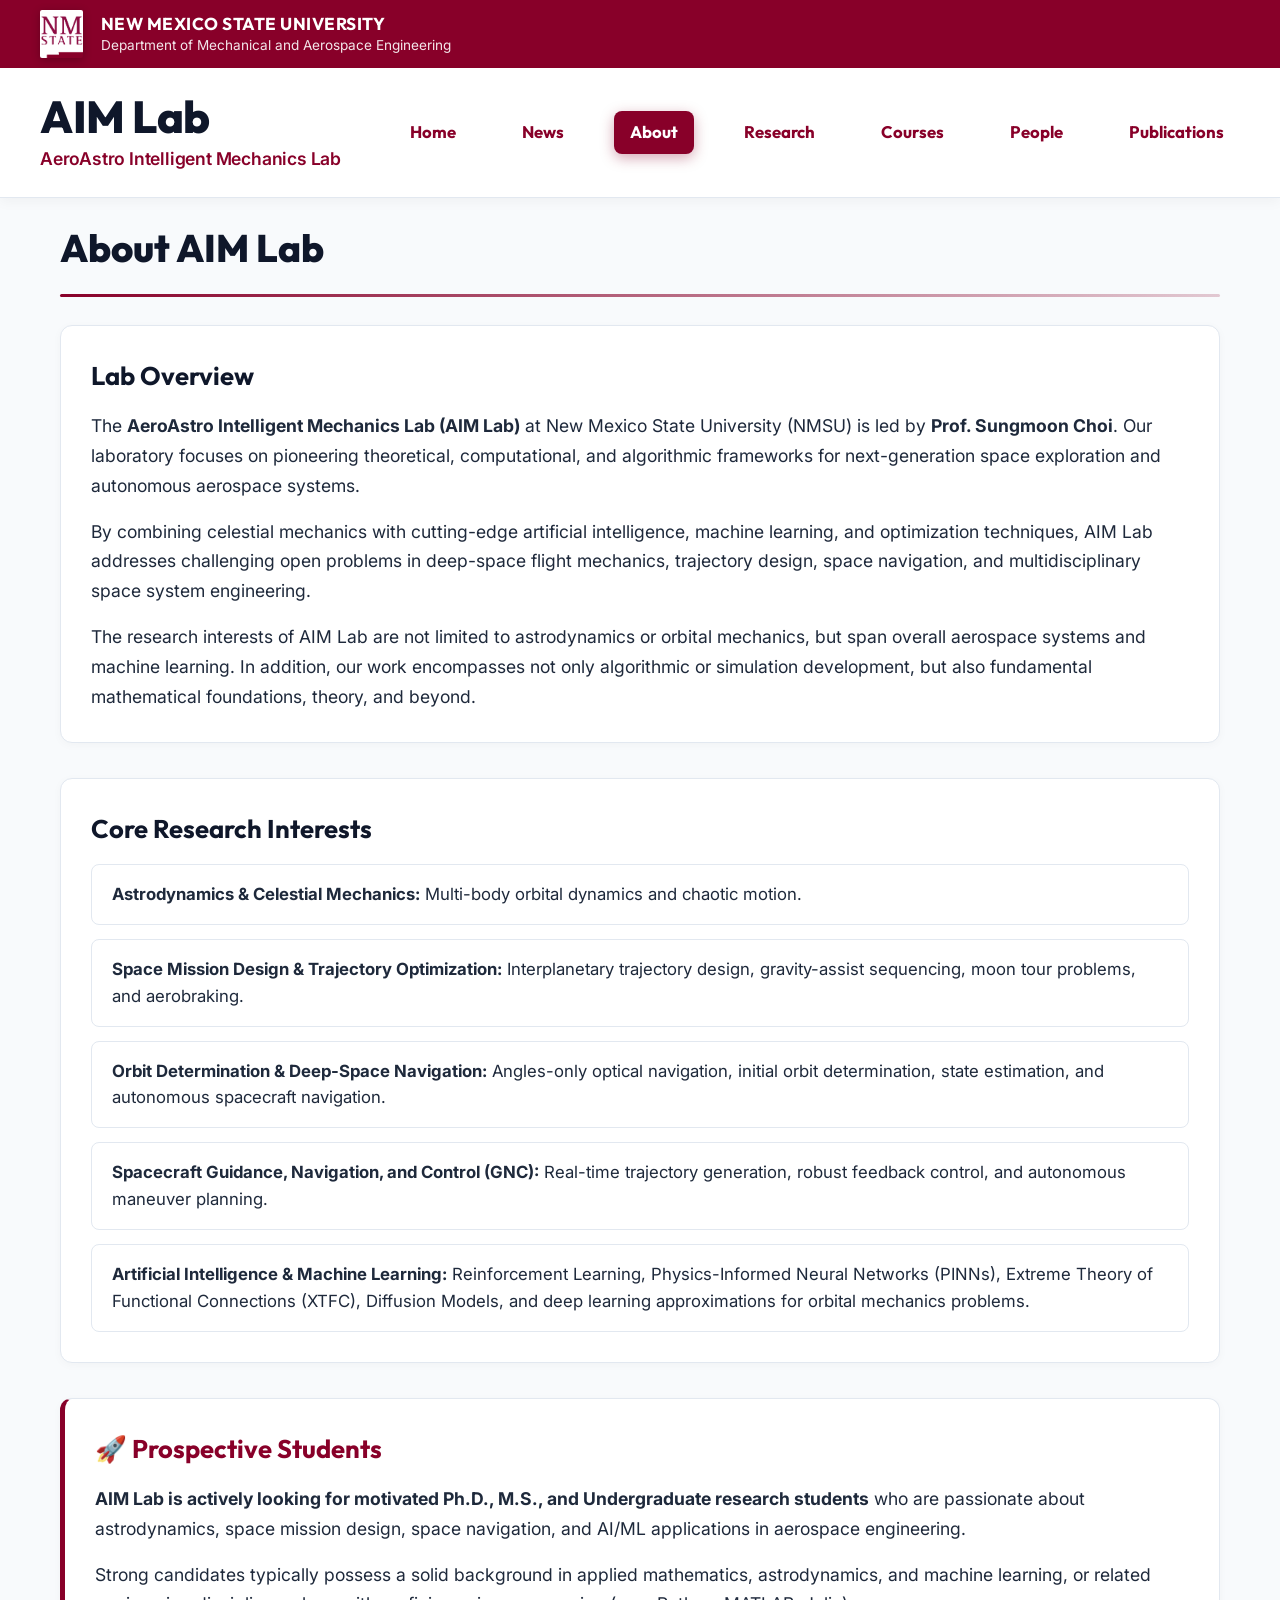
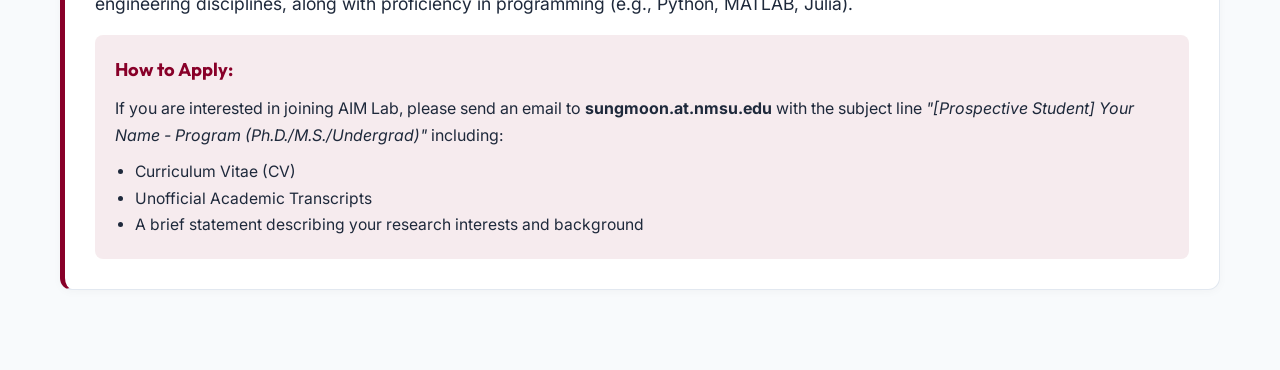
==== commit e5b1274c: "Update site header with newly uploaded official NMSU_Logo.png" ====
--- a/about.html
+++ b/about.html
@@ -13,7 +13,7 @@
     <div class="institution-container">
       <div class="institution-brand">
         <a href="https://nmsu.edu" target="_blank" rel="noopener noreferrer" class="logo-link">
-          <img src="NMSU_logo.svg" alt="NMSU Logo" class="nmsu-logo">
+          <img src="NMSU_Logo.png?v=2.0" alt="NMSU Logo" class="nmsu-logo">
         </a>
         <div class="institution-text">
           <a href="https://nmsu.edu" target="_blank" rel="noopener noreferrer" class="institution-name">New Mexico State University</a>
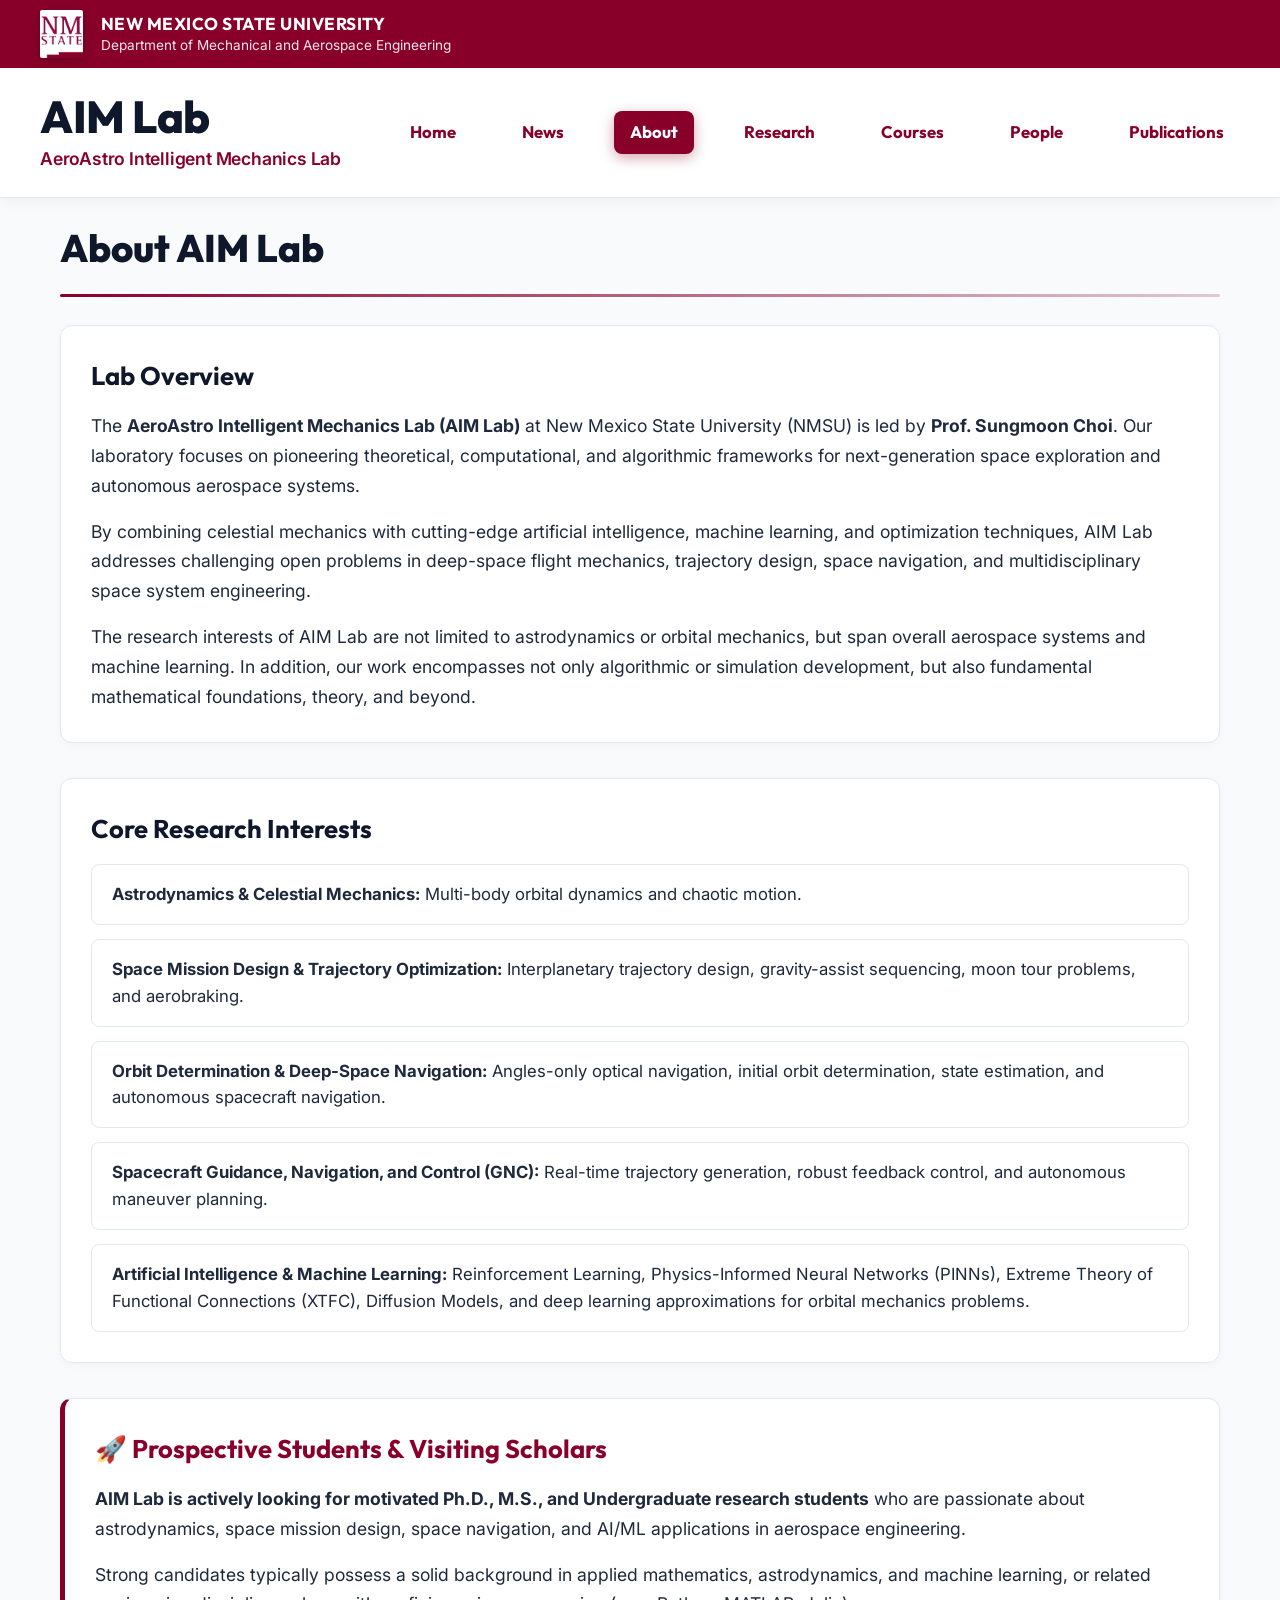
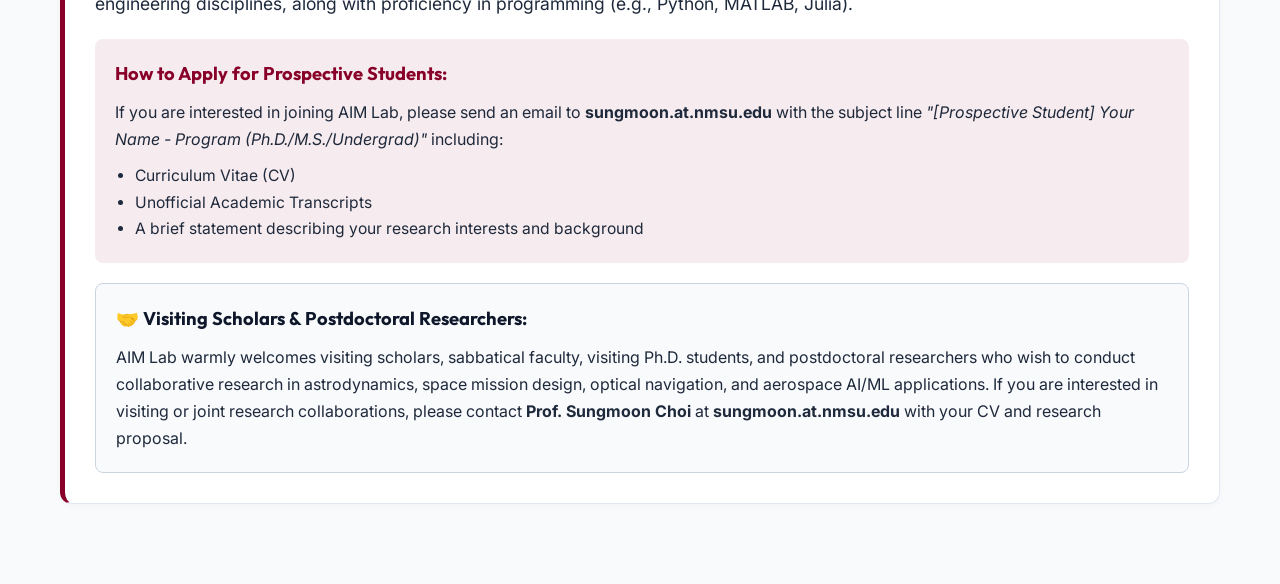
==== commit c99c6bf0: "Add Visiting Scholars & Postdoctoral Researchers section to About page" ====
--- a/about.html
+++ b/about.html
@@ -75,18 +75,19 @@
         </ul>
       </div>
 
-      <!-- Prospective Students Section -->
+      <!-- Prospective Students & Visiting Scholars Section -->
       <div class="info-card" style="border-left: 5px solid var(--nmsu-crimson); background-color: #ffffff;">
-        <h3 style="font-size: 1.6rem; color: var(--nmsu-crimson); margin-bottom: 14px;">🚀 Prospective Students</h3>
+        <h3 style="font-size: 1.6rem; color: var(--nmsu-crimson); margin-bottom: 14px;">🚀 Prospective Students & Visiting Scholars</h3>
         <p class="section-desc" style="margin-bottom: 16px;">
           <strong>AIM Lab is actively looking for motivated Ph.D., M.S., and Undergraduate research students</strong> who are passionate about astrodynamics, space mission design, space navigation, and AI/ML applications in aerospace engineering.
         </p>
-        <p class="section-desc" style="margin-bottom: 16px;">
+        <p class="section-desc" style="margin-bottom: 20px;">
           Strong candidates typically possess a solid background in applied mathematics, astrodynamics, and machine learning, or related engineering disciplines, along with proficiency in programming (e.g., Python, MATLAB, Julia).
         </p>
         
-        <div style="background-color: var(--nmsu-crimson-light); padding: 20px; border-radius: 8px; margin-top: 14px;">
-          <h4 style="font-family: 'Outfit', sans-serif; color: var(--nmsu-crimson); margin-bottom: 10px; font-size: 1.15rem;">How to Apply:</h4>
+        <!-- How to Apply for Students -->
+        <div style="background-color: var(--nmsu-crimson-light); padding: 20px; border-radius: 8px; margin-bottom: 20px;">
+          <h4 style="font-family: 'Outfit', sans-serif; color: var(--nmsu-crimson); margin-bottom: 10px; font-size: 1.15rem;">How to Apply for Prospective Students:</h4>
           <p class="section-desc" style="font-size: 1rem; margin-bottom: 10px;">
             If you are interested in joining AIM Lab, please send an email to <strong>sungmoon.at.nmsu.edu</strong> with the subject line <em>"[Prospective Student] Your Name - Program (Ph.D./M.S./Undergrad)"</em> including:
           </p>
@@ -96,6 +97,14 @@
             <li>A brief statement describing your research interests and background</li>
           </ul>
         </div>
+
+        <!-- Visiting Scholars Information -->
+        <div style="background-color: #f8fafc; border: 1px solid #cbd5e1; padding: 20px; border-radius: 8px;">
+          <h4 style="font-family: 'Outfit', sans-serif; color: var(--space-dark); margin-bottom: 10px; font-size: 1.15rem;">🤝 Visiting Scholars & Postdoctoral Researchers:</h4>
+          <p class="section-desc" style="font-size: 1rem; line-height: 1.7;">
+            AIM Lab warmly welcomes visiting scholars, sabbatical faculty, visiting Ph.D. students, and postdoctoral researchers who wish to conduct collaborative research in astrodynamics, space mission design, optical navigation, and aerospace AI/ML applications. If you are interested in visiting or joint research collaborations, please contact <strong>Prof. Sungmoon Choi</strong> at <strong>sungmoon.at.nmsu.edu</strong> with your CV and research proposal.
+          </p>
+        </div>
       </div>
 
     </div>
--- a/styles.css
+++ b/styles.css
@@ -408,12 +408,154 @@
   padding-bottom: 8px;
 }
 
-.pub-category {
+.pub-category, .people-category, .research-category {
   display: none;
 }
 
-.pub-category.active {
+.pub-category.active, .people-category.active, .research-category.active {
   display: block;
+}
+
+/* 5. EXPANDABLE PROJECT FIGURES GALLERY */
+.expand-btn {
+  background-color: var(--nmsu-crimson-light);
+  color: var(--nmsu-crimson);
+  border: 1px solid rgba(136, 0, 41, 0.25);
+  font-family: 'Outfit', sans-serif;
+  font-weight: 700;
+  font-size: 0.92rem;
+  padding: 8px 16px;
+  border-radius: 8px;
+  cursor: pointer;
+  transition: all 0.25s ease;
+  display: inline-flex;
+  align-items: center;
+  gap: 8px;
+}
+
+.expand-btn:hover {
+  background-color: var(--nmsu-crimson);
+  color: #ffffff;
+}
+
+.expand-arrow {
+  transition: transform 0.3s ease;
+}
+
+.expandable-card.active .expand-arrow {
+  transform: rotate(180deg);
+}
+
+.expandable-gallery {
+  display: none;
+  margin-top: 20px;
+  padding-top: 20px;
+  border-top: 1px dashed #cbd5e1;
+  animation: fadeIn 0.35s ease-in-out;
+}
+
+.expandable-gallery.active {
+  display: block;
+}
+
+.gallery-grid {
+  display: grid;
+  grid-template-columns: repeat(auto-fit, minmax(280px, 1fr));
+  gap: 20px;
+}
+
+.gallery-item {
+  background-color: #f8fafc;
+  border: 1px solid #e2e8f0;
+  border-radius: 10px;
+  padding: 12px;
+  text-align: center;
+  transition: transform 0.25s ease, box-shadow 0.25s ease;
+}
+
+.gallery-item:hover {
+  transform: translateY(-4px);
+  box-shadow: 0 8px 20px rgba(0, 0, 0, 0.08);
+}
+
+.gallery-img {
+  width: 100%;
+  height: 200px;
+  object-fit: contain;
+  border-radius: 6px;
+  background-color: #ffffff;
+  padding: 6px;
+  cursor: zoom-in;
+  transition: transform 0.2s ease;
+}
+
+.gallery-img:hover {
+  transform: scale(1.03);
+}
+
+.img-caption {
+  font-size: 0.85rem;
+  color: var(--text-muted);
+  font-weight: 600;
+  margin-top: 8px;
+}
+
+/* 6. LIGHTBOX MODAL OVERLAY STYLING (FIXED CENTER SCREEN OVERLAY) */
+.image-modal-overlay {
+  position: fixed !important;
+  top: 0 !important;
+  left: 0 !important;
+  right: 0 !important;
+  bottom: 0 !important;
+  width: 100vw !important;
+  height: 100vh !important;
+  background-color: rgba(15, 23, 42, 0.92) !important;
+  backdrop-filter: blur(8px) !important;
+  z-index: 999999 !important;
+  box-sizing: border-box !important;
+  padding: 30px !important;
+}
+
+.modal-content {
+  margin: auto !important;
+  display: block !important;
+  max-width: 95vw !important;
+  max-height: 88vh !important;
+  min-width: 65vw !important;
+  object-fit: contain !important;
+  border-radius: 12px !important;
+  box-shadow: 0 24px 60px rgba(0, 0, 0, 0.7) !important;
+  background-color: #ffffff !important;
+  padding: 12px !important;
+  cursor: default !important;
+}
+
+.modal-caption {
+  margin: 14px auto 0 !important;
+  display: block !important;
+  width: 90% !important;
+  text-align: center !important;
+  color: #ffffff !important;
+  font-family: 'Outfit', sans-serif !important;
+  font-size: 1.2rem !important;
+  font-weight: 700 !important;
+}
+
+.modal-close {
+  position: absolute !important;
+  top: 20px !important;
+  right: 30px !important;
+  color: #ffffff !important;
+  font-size: 44px !important;
+  font-weight: bold !important;
+  cursor: pointer !important;
+  z-index: 1000000 !important;
+  line-height: 1 !important;
+}
+
+.modal-close:hover {
+  color: var(--nmsu-crimson) !important;
+  transform: scale(1.2) !important;
 }
 
 /* People Section Long Scrolling Offset */
@@ -484,7 +626,7 @@
   text-decoration: underline;
 }
 
-/* 5. PRINCIPAL INVESTIGATOR PROFILE STYLING */
+/* 7. PRINCIPAL INVESTIGATOR PROFILE STYLING */
 .pi-profile-card {
   background-color: #ffffff;
   border: 1px solid #e2e8f0;
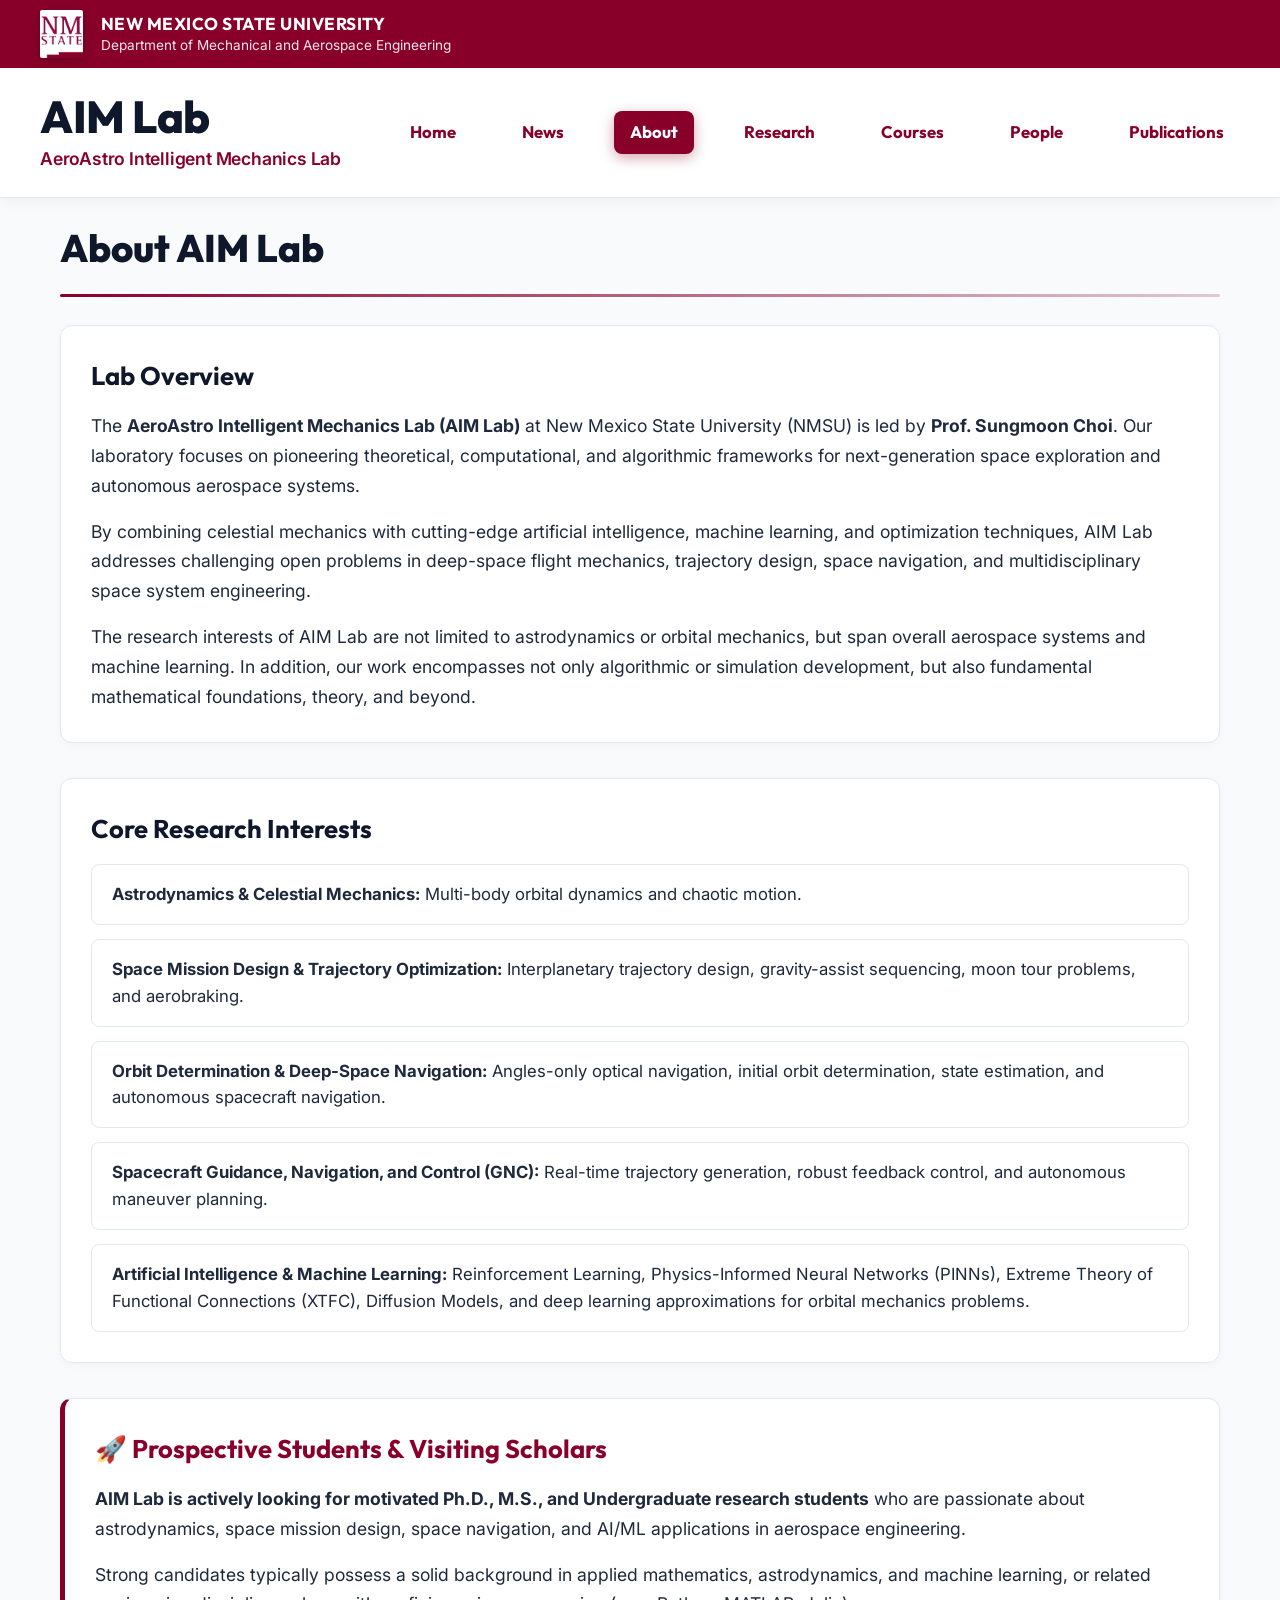
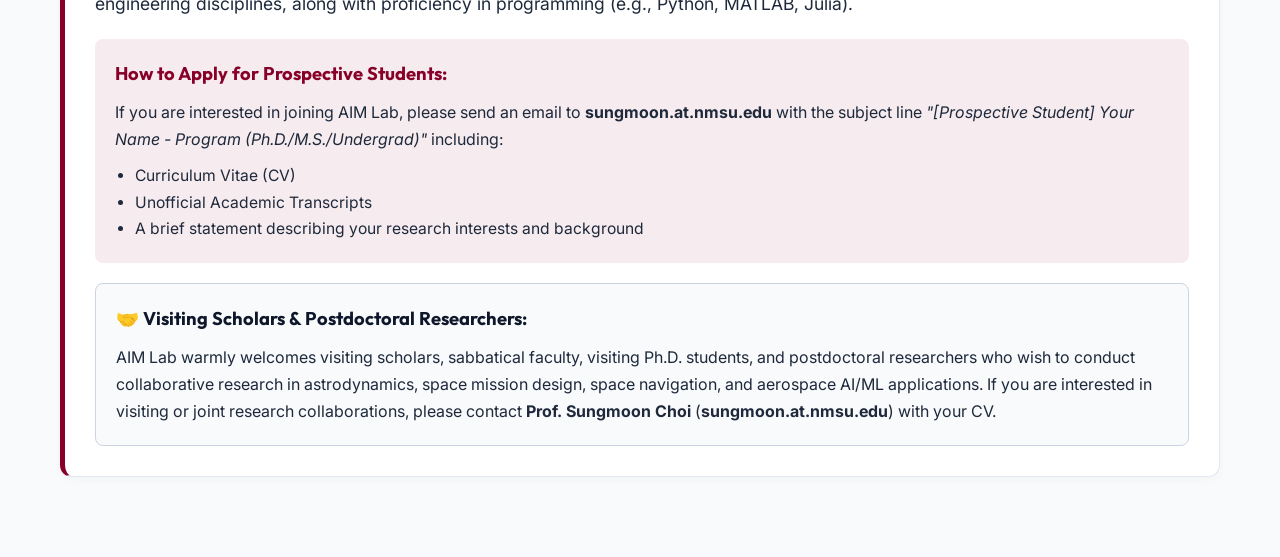
==== commit ab87fafb: "Update Visiting Scholars description to user's exact wording" ====
--- a/about.html
+++ b/about.html
@@ -102,7 +102,7 @@
         <div style="background-color: #f8fafc; border: 1px solid #cbd5e1; padding: 20px; border-radius: 8px;">
           <h4 style="font-family: 'Outfit', sans-serif; color: var(--space-dark); margin-bottom: 10px; font-size: 1.15rem;">🤝 Visiting Scholars & Postdoctoral Researchers:</h4>
           <p class="section-desc" style="font-size: 1rem; line-height: 1.7;">
-            AIM Lab warmly welcomes visiting scholars, sabbatical faculty, visiting Ph.D. students, and postdoctoral researchers who wish to conduct collaborative research in astrodynamics, space mission design, optical navigation, and aerospace AI/ML applications. If you are interested in visiting or joint research collaborations, please contact <strong>Prof. Sungmoon Choi</strong> at <strong>sungmoon.at.nmsu.edu</strong> with your CV and research proposal.
+            AIM Lab warmly welcomes visiting scholars, sabbatical faculty, visiting Ph.D. students, and postdoctoral researchers who wish to conduct collaborative research in astrodynamics, space mission design, space navigation, and aerospace AI/ML applications. If you are interested in visiting or joint research collaborations, please contact <strong>Prof. Sungmoon Choi</strong> (<strong>sungmoon.at.nmsu.edu</strong>) with your CV.
           </p>
         </div>
       </div>
